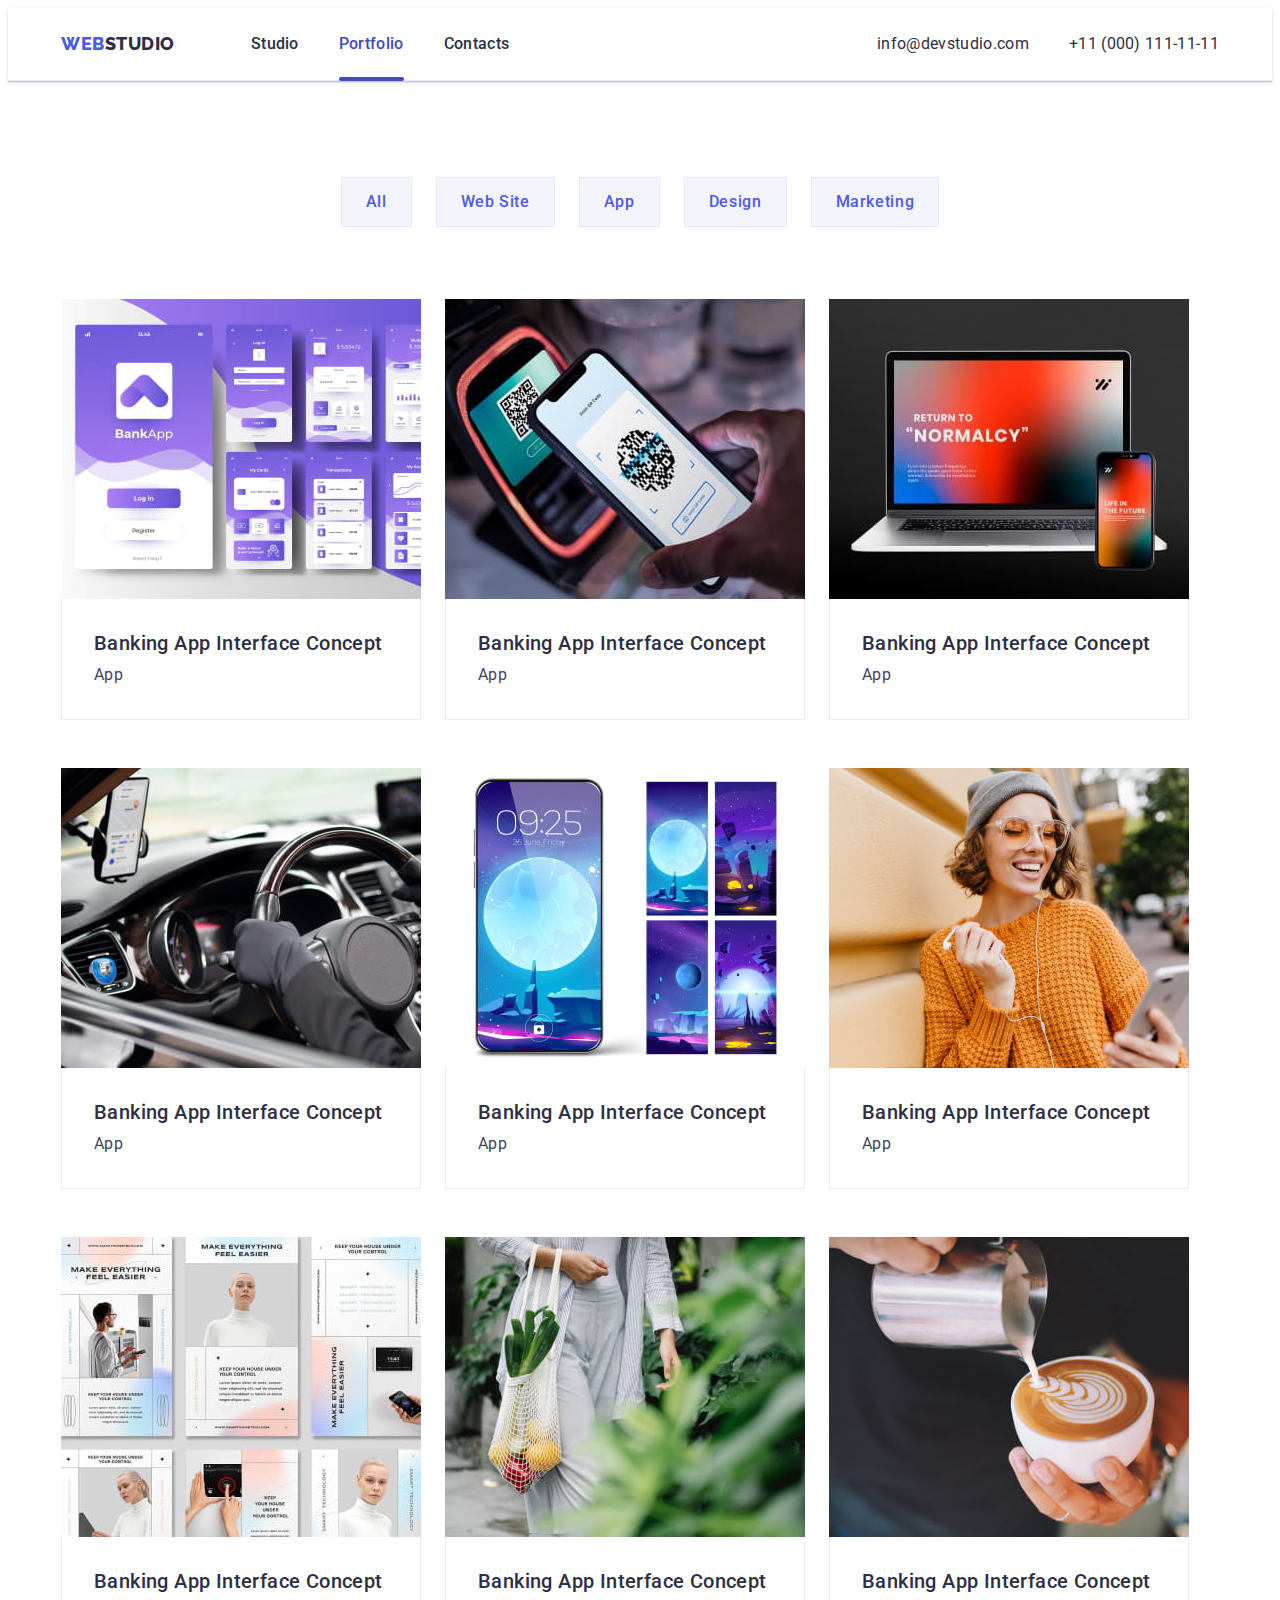
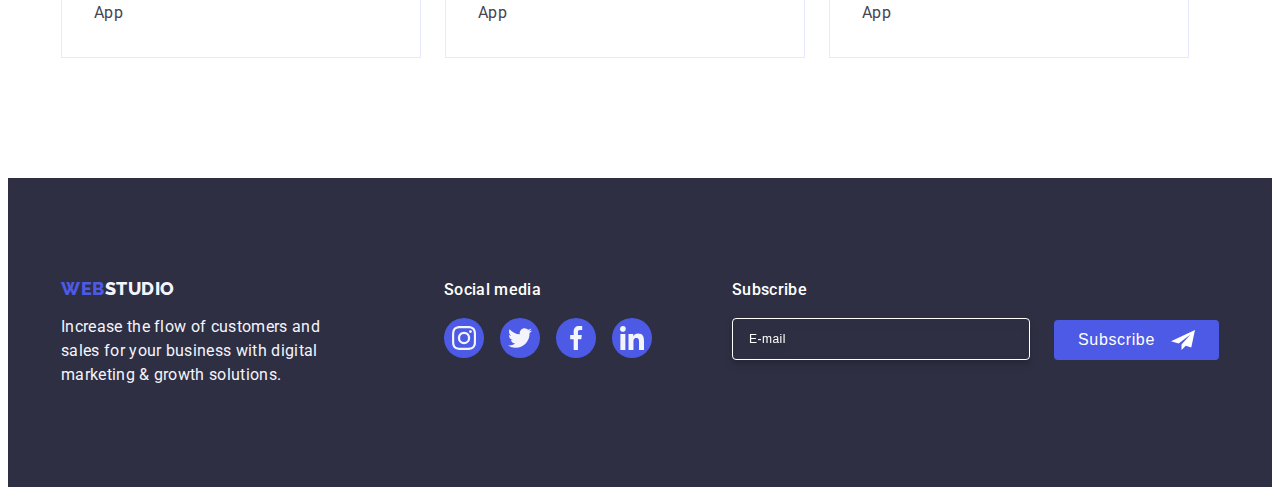
==== portfolio.html @ ad945b7d "upload" ====
<!DOCTYPE html>
<html lang="en">
  <head>
    <meta charset="UTF-8" />
    <meta name="viewport" content="width=device-width, initial-scale=1.0" />
    <title>Portfolio</title>
    <link
      rel="stylesheet"
      href="https://cdnjs.cloudflare.com/ajax/libs/modern-normalize/2.0.0/modern-normalize.min.css"
      integrity="sha512-4xo8blKMVCiXpTaLzQSLSw3KFOVPWhm/TRtuPVc4WG6kUgjH6J03IBuG7JZPkcWMxJ5huwaBpOpnwYElP/m6wg=="
      crossorigin="anonymous"
      referrerpolicy="no-referrer"
    />
    <link rel="stylesheet" href="./css/style.css" />
    <link rel="preconnect" href="https://fonts.googleapis.com" />
    <link rel="preconnect" href="https://fonts.gstatic.com" crossorigin />
    <link
      href="https://fonts.googleapis.com/css2?family=Raleway:wght@800&family=Roboto:wght@400;500;700&display=swap"
      rel="stylesheet"
    />
    <link rel="stylesheet" href="./index.html" />
  </head>
  <body>
    <header class="header">
      <div class="container header-container">
        <nav class="header-navigation list">
          <a class="logo link" href="./index.html"
            >Web<span class="logo-accent">Studio</span></a
          >
          <ul class="header-menu list">
            <li class="header-list-item">
              <a class="header-link link" href="./index.html">Studio</a>
            </li>
            <li class="header-list-item">
              <a class="header-link link underline" href="./portfolio.html"
                >Portfolio</a
              >
            </li>
            <li class="header-list-item">
              <a class="header-link link" href="">Contacts</a>
            </li>
          </ul>
        </nav>
        <address class="header-address">
          <ul class="header-social list">
            <li class="address-list-item">
              <a class="header-link link" href="mailto:info@devstudio.com"
                >info@devstudio.com</a
              >
            </li>
            <li class="address-list-item">
              <a class="header-link link" href="tel:+110001111111"
                >+11 (000) 111-11-11</a
              >
            </li>
          </ul>
        </address>
      </div>
    </header>
    <main>
      <section class="section-portfolio">
        <div class="container cards-container">
          <h1 class="visually-hidden">Cards</h1>
          <ul class="filters-list list">
            <li class="filters-list-item">
              <button class="filter-button" type="button">All</button>
            </li>
            <li class="filters-list-item">
              <button class="filter-button" type="button">Web Site</button>
            </li>
            <li class="filters-list-item">
              <button class="filter-button" type="button">App</button>
            </li>
            <li class="filters-list-item">
              <button class="filter-button" type="button">Design</button>
            </li>
            <li class="filters-list-item">
              <button class="filter-button" type="button">Marketing</button>
            </li>
          </ul>
          <ul class="cards-list list">
            <li class="cards-list-item">
              <a class="link card-link" href="">
                <div class="box">
                  <img
                    src="./images/bank-app.jpg"
                    alt="Banking App Interface"
                    width="360"
                    height="300"
                  />
                  <p class="overlay">
                    14 Stylish and User-Friendly App Design Concepts · Task
                    Manager App · Calorie Tracker App · Exotic Fruit Ecommerce
                    App · Cloud Storage App
                  </p>
                </div>
                <div class="cards-text-box">
                  <h2 class="card-title">Banking App Interface Concept</h2>
                  <p class="card-text">App</p>
                </div>
              </a>
            </li>
            <li class="cards-list-item">
              <a class="link card-link" href="">
                <div class="box">
                  <img
                    src="./images/qr-kod.jpg"
                    alt="Banking App Interface"
                    width="360"
                    height="300"
                  />
                  <p class="overlay">
                    14 Stylish and User-Friendly App Design Concepts · Task
                    Manager App · Calorie Tracker App · Exotic Fruit Ecommerce
                    App · Cloud Storage App
                  </p>
                </div>
                <div class="cards-text-box">
                  <h2 class="card-title">Banking App Interface Concept</h2>
                  <p class="card-text">App</p>
                </div>
              </a>
            </li>
            <li class="cards-list-item">
              <a class="link card-link" href="">
                <div class="box">
                  <img
                    src="./images/normalcy.jpg"
                    alt="Banking App Interface"
                    width="360"
                    height="300"
                  />
                  <p class="overlay">
                    14 Stylish and User-Friendly App Design Concepts · Task
                    Manager App · Calorie Tracker App · Exotic Fruit Ecommerce
                    App · Cloud Storage App
                  </p>
                </div>
                <div class="cards-text-box">
                  <h2 class="card-title">Banking App Interface Concept</h2>
                  <p class="card-text">App</p>
                </div>
              </a>
            </li>
            <li class="cards-list-item">
              <a class="link card-link" href="">
                <div class="box">
                  <img
                    src="./images/car-driving.jpg"
                    alt="Banking App Interface"
                    width="360"
                    height="300"
                  />
                  <p class="overlay">
                    14 Stylish and User-Friendly App Design Concepts · Task
                    Manager App · Calorie Tracker App · Exotic Fruit Ecommerce
                    App · Cloud Storage App
                  </p>
                </div>
                <div class="cards-text-box">
                  <h2 class="card-title">Banking App Interface Concept</h2>
                  <p class="card-text">App</p>
                </div>
              </a>
            </li>
            <li class="cards-list-item">
              <a class="link card-link" href="">
                <div class="box">
                  <img
                    src="./images/wallpaper.jpg"
                    alt="Banking App Interface"
                    width="360"
                    height="300"
                  />
                  <p class="overlay">
                    14 Stylish and User-Friendly App Design Concepts · Task
                    Manager App · Calorie Tracker App · Exotic Fruit Ecommerce
                    App · Cloud Storage App
                  </p>
                </div>
                <div class="cards-text-box">
                  <h2 class="card-title">Banking App Interface Concept</h2>
                  <p class="card-text">App</p>
                </div>
              </a>
            </li>
            <li class="cards-list-item">
              <a class="link card-link" href="">
                <div class="box">
                  <img
                    src="./images/music.jpg"
                    alt="Banking App Interface"
                    width="360"
                    height="300"
                  />
                  <p class="overlay">
                    14 Stylish and User-Friendly App Design Concepts · Task
                    Manager App · Calorie Tracker App · Exotic Fruit Ecommerce
                    App · Cloud Storage App
                  </p>
                </div>
                <div class="cards-text-box">
                  <h2 class="card-title">Banking App Interface Concept</h2>
                  <p class="card-text">App</p>
                </div>
              </a>
            </li>
            <li class="cards-list-item">
              <a class="link card-link" href="">
                <div class="box">
                  <img
                    src="./images/card.jpg"
                    alt="Banking App Interface"
                    width="360"
                    height="300"
                  />
                  <p class="overlay">
                    14 Stylish and User-Friendly App Design Concepts · Task
                    Manager App · Calorie Tracker App · Exotic Fruit Ecommerce
                    App · Cloud Storage App
                  </p>
                </div>
                <div class="cards-text-box">
                  <h2 class="card-title">Banking App Interface Concept</h2>
                  <p class="card-text">App</p>
                </div>
              </a>
            </li>
            <li class="cards-list-item">
              <a class="link card-link" href="">
                <div class="box">
                  <img
                    src="./images/products.jpg"
                    alt="Banking App Interface"
                    width="360"
                    height="300"
                  />
                  <p class="overlay">
                    14 Stylish and User-Friendly App Design Concepts · Task
                    Manager App · Calorie Tracker App · Exotic Fruit Ecommerce
                    App · Cloud Storage App
                  </p>
                </div>
                <div class="cards-text-box">
                  <h2 class="card-title">Banking App Interface Concept</h2>
                  <p class="card-text">App</p>
                </div>
              </a>
            </li>
            <li class="cards-list-item">
              <a class="link card-link" href="">
                <div class="box">
                  <img
                    src="./images/coffee.jpg"
                    alt="Banking App Interface"
                    width="360"
                    height="300"
                  />
                  <p class="overlay">
                    14 Stylish and User-Friendly App Design Concepts · Task
                    Manager App · Calorie Tracker App · Exotic Fruit Ecommerce
                    App · Cloud Storage App
                  </p>
                </div>
                <div class="cards-text-box">
                  <h2 class="card-title">Banking App Interface Concept</h2>
                  <p class="card-text">App</p>
                </div>
              </a>
            </li>
          </ul>
        </div>
      </section>
    </main>
    <footer class="footer">
      <div class="container footer-container">
        <div class="footer-text-box">
          <a class="logo footer-logo link" href="./index.html"
            >Web<span class="logo-accent">Studio</span></a
          >
          <p class="footer-text">
            Increase the flow of customers and sales for your business with
            digital marketing & growth solutions.
          </p>
        </div>
        <div class="footer-social-box">
          <p class="social-box-text">Social media</p>
          <ul class="social-list footer-social-list list">
            <li class="social-item">
              <a href="" class="social-link footer-social-link">
                <svg class="social-icon" width="24" height="24">
                  <use href="./images/icons.svg#icon-instagram"></use>
                </svg>
              </a>
            </li>
            <li class="social-item">
              <a href="" class="social-link footer-social-link">
                <svg class="social-icon" width="24" height="24">
                  <use href="./images/icons.svg#icon-twitter"></use>
                </svg>
              </a>
            </li>
            <li class="social-item">
              <a href="" class="social-link footer-social-link">
                <svg class="social-icon" width="24" height="24">
                  <use href="./images/icons.svg#icon-facebook"></use>
                </svg>
              </a>
            </li>
            <li class="social-item">
              <a href="" class="social-link footer-social-link">
                <svg class="social-icon" width="24" height="24">
                  <use href="./images/icons.svg#icon-linkedin"></use>
                </svg>
              </a>
            </li>
          </ul>
        </div>
        <div class="footer-form-container">
          <p class="footer-form-title">Subscribe</p>
          <form class="footer-form">
            <label for="footer-email" class="footer-form-text">
              <input
                type="email"
                class="footer-input"
                name="footer-email"
                id="footer-email"
                placeholder="E-mail"
              />
            </label>
            <button type="submit" class="footer-form-btn">
              Subscribe
              <svg class="footer-form-icon" width="24" height="24">
                <use href="./images/icons.svg#icon-telegram"></use>
              </svg>
            </button>
          </form>
        </div>
      </div>
    </footer>
  </body>
</html>
---- css/style.css ----
/*! Are Common !*/

body {
  font-family: var(--primary-font);
  background-color: var(--primary-white-color);
  color: #434455;
}
:root {
  --primary-font: "Roboto", sans-serif;
  --logo-font: "Raleway", sans-serif;
  --primary-color: #2e2f42;
  --primary-white-color: #ffffff;
  --primary-accent-color: #4d5ae5;
  --primary-address-color: #434455;
  --primary-letter-spacing: 0.02em;
  --iris-color: #404bbf;
  --iris-accent-color: #4d5ae5;
  --cloud: #f4f4fd;
  --lightslate: #8e8f99;
}
p,
h1,
h2,
h3,
h4,
h5,
h6 {
  margin-top: 0px;
  margin-bottom: 0px;
}

ul,
ol {
  margin-top: 0px;
  margin-bottom: 0px;
  padding-left: 0px;
}

button {
  outline: none;
}

a:focus {
  outline: 1px solid var(--iris-accent-color);
}

.container {
  width: 100%;
  max-width: 1158px;
  padding-left: 15px;
  padding-right: 15px;
  margin: 0 auto;
}

img {
  display: block;
}

.visually-hidden {
  position: absolute;
  width: 1px;
  height: 1px;
  margin: -1px;
  border: 0;
  padding: 0;
  white-space: nowrap;
  clip-path: inset(100%);
  clip: rect(0 0 0 0);
  overflow: hidden;
}

.link {
  text-decoration: none;
  color: inherit;
}
.list {
  list-style-type: none;
}

/** Header **/

.header-link {
  padding: 24px 0;
  transition: color 350ms linear;
  position: relative;
  color: var(--primary-color);
  transition: color 250ms cubic-bezier(0.4, 0, 0.2, 1);
  display: inline-block;
}

.underline {
  color: var(--iris-color);
}

.underline::after {
  content: "";
  position: absolute;
  left: 0;
  bottom: -1px;
  width: 100%;
  height: 4px;
  background-color: var(--iris-color);
  transition: visibility 1s, transform 0.3s linear;
  border-radius: 2px;
}

.header {
  border-bottom: 1px solid #e7e9fc;
  box-shadow: 0px 2px 1px rgba(46, 47, 66, 0.08),
    0px 1px 1px rgba(46, 47, 66, 0.16), 0px 1px 6px rgba(46, 47, 66, 0.08);
}

.header-menu {
  align-items: center;
  display: flex;
  gap: 40px;
}

.header-navigation {
  display: flex;
  align-items: center;
}

.header-container {
  display: flex;
  align-items: center;
}

.header-social {
  display: flex;
  gap: 40px;
}

.header-address {
  margin-left: auto;
  font-style: normal;
}

.logo {
  color: var(--iris-accent-color);
  font-size: 18px;
  font-family: var(--logo-font);
  font-weight: 800;
  line-height: 1.17;
  letter-spacing: 0.03em;
  text-transform: uppercase;
  align-items: center;
  margin-right: 76px;
}
.logo-accent {
  color: var(--primary-color);
}
.header-list-item {
  font-size: 16px;
  font-weight: 500;
  line-height: 1.5;
  letter-spacing: var(--primary-letter-spacing);
  color: var(--primary-color);
  transition: color 250ms linear;
}
.address-list-item {
  color: var(--primary-address-color);
  font-size: 16px;
  font-style: normal;
  line-height: 1.5;
  letter-spacing: var(--primary-letter-spacing);
}
.header-list-item > a:hover,
.header-list-item > a:focus,
.header-list-item > a:active {
  color: var(--iris-color);
}

.address-list-item > a:hover,
.address-list-item > a:focus,
.address-list-item > a:active {
  color: var(--iris-color);
}

/** Hero  **/

.section-hero {
  padding: 188px 0;
  background-image: linear-gradient(
      rgba(46, 47, 66, 0.7),
      rgba(46, 47, 66, 0.7)
    ),
    url(../images/hero-background.jpg);
  background-repeat: no-repeat;
  background-position: center center;
  max-width: 1440px;
  margin: 0 auto;
  background-size: cover;
}

.hero-title {
  text-align: center;
  font-size: 56px;
  font-weight: 700;
  line-height: 1.07;
  letter-spacing: var(--primary-letter-spacing);
  color: var(--primary-white-color);
  max-width: 496px;
  margin-left: auto;
  margin-right: auto;
  margin-bottom: 48px;
}
.hero-button {
  background-color: var(--primary-accent-color);
  font-size: 16px;
  font-weight: 500;
  line-height: 1.5;
  letter-spacing: 0.04em;
  color: var(--primary-white-color);
  font-family: "Roboto", sans-serif;
  cursor: pointer;
  margin: 0 auto;
  padding: 16px 32px;
  border-radius: 4px;
  box-shadow: 0px 4px 4px 0px rgba(0, 0, 0, 0.15);
  border: none;
  min-width: 169px;
  height: 56px;
  display: block;
  transition: background-color 250ms cubic-bezier(0.4, 0, 0.2, 1);
}
.hero-button:hover,
.hero-button:focus {
  background-color: var(--iris-color);
}

/** Advantages **/

.section-advantages {
  padding-top: 120px;
  padding-bottom: 120px;
}

.advantages-menu {
  display: flex;
  gap: 24px;
}

.advantages-block {
  border-radius: 4px;
  background: var(--cloud);
  padding: 24px 24px;
  display: flex;
  justify-content: center;
  margin-bottom: 8px;
  align-items: center;
}

.advantages-list-item {
  width: calc((100% - 24px * 2) / 4);
}

.advantages-title {
  font-size: 20px;
  font-weight: 500;
  line-height: 1.2;
  letter-spacing: var(--primary-letter-spacing);
  color: var(--primary-color);
  margin-bottom: 8px;
}
.advantages-text {
  font-size: 16px;
  line-height: 1.5;
  letter-spacing: var(--primary-letter-spacing);
}

/** Activity **/

.section-activity {
  padding-bottom: 120px;
}

.activity-list {
  display: flex;
  gap: 24px;
}

.activity-title {
  text-align: center;
  font-size: 36px;
  font-weight: 700;
  line-height: 1.11;
  letter-spacing: 0.02em;
  text-transform: capitalize;
  color: var(--primary-color);
  margin-bottom: 72px;
}

/** Team **/

.team-text-box {
  padding: 32px 0px;
}

.section-team {
  padding-bottom: 120px;
  padding-top: 120px;
}

.team-list {
  display: flex;
  gap: 24px;
}

.team-title {
  text-align: center;
  font-size: 36px;
  font-weight: 700;
  line-height: 1.11;
  letter-spacing: 0.02em;
  text-transform: capitalize;
  color: #2e2f42;
  margin-bottom: 72px;
}
.section-team {
  background-color: #f4f4fd;
}
.team-list-item {
  background-color: var(--primary-white-color);
  border-radius: 0px 0px 4px 4px;
  box-shadow: 0px 2px 1px 0px rgba(46, 47, 66, 0.08),
    0px 1px 1px 0px rgba(46, 47, 66, 0.16),
    0px 1px 6px 0px rgba(46, 47, 66, 0.08);
  text-align: center;
}
.team-list-title {
  font-size: 20px;
  font-weight: 500;
  line-height: 1.2;
  letter-spacing: var(--primary-letter-spacing);
  color: #2e2f42;
  margin-bottom: 8px;
}

.team-list-text {
  color: var(--primary-address-color);
  font-size: 16px;
  line-height: 1.5;
  letter-spacing: var(--primary-letter-spacing);
  margin-bottom: 8px;
}

/** Social-Icons **/

.social-list {
  display: flex;
  gap: 24px;
  align-items: center;
  justify-content: center;
}

.social-link {
  background-color: var(--iris-accent-color);
  border-radius: 50%;
  width: 40px;
  height: 40px;
  display: flex;
  align-items: center;
  justify-content: center;
  transition: background-color 250ms cubic-bezier(0.4, 0, 0.2, 1);
}

.social-link:hover {
  background-color: var(--iris-color);
}

.social-link:focus {
  background-color: var(--iris-color);
}

.social-icon {
  fill: var(--cloud);
}

/** Company Logo's **/

.section-customers {
  background-color: #fff;
  padding-top: 120px;
  padding-bottom: 120px;
}

.customers-list-item:hover,
.customers-list-item:focus {
  transform: scale(1.1);
  color: var(--iris-color);
}

.customers-list-item {
  transition: transform 200ms linear;
  height: 88px;
  width: 100%;
  outline: none;
}

.customers-logo {
  fill: currentColor;
}

.customers-link {
  width: 100%;
  height: 100%;
  border: 1px solid var(--lightslate);
  border-radius: 4px;
  display: flex;
  justify-content: center;
  align-items: center;
  color: var(--lightslate);
  transition: border-color 250ms cubic-bezier(0.4, 0, 0.2, 1),
    color 250ms cubic-bezier(0.4, 0, 0.2, 1);
}

.customers-link:hover {
  color: var(--iris-color);
  border-color: var(--iris-color);
}

.customers-link:focus {
  border-color: var(--iris-color);
  color: var(--iris-color);
}

.customers-title {
  text-align: center;
  font-size: 36px;
  font-weight: 700;
  line-height: 1.11;
  letter-spacing: 0.02em;
  text-transform: capitalize;
  color: #2e2f42;
  margin-bottom: 72px;
}

.customers-list {
  display: flex;
  gap: 24px;
}

/** Footer **/

.footer-logo {
  margin-right: 0px;
  display: inline-block;
  margin-bottom: 16px;
}

.footer {
  padding-top: 100px;
  padding-bottom: 100px;
}

.footer {
  background-color: var(--primary-color);
}

.footer-text {
  font-size: 16px;
  line-height: 1.5;
  letter-spacing: 0.02em;
  color: #f4f4fd;
  max-width: 264px;
}

.footer .logo .logo-accent {
  color: #f4f4fd;
}

.footer-container {
  display: flex;
  align-items: baseline;
}

.social-box-text {
  margin-bottom: 16px;
  font-size: 16px;
  font-style: normal;
  font-weight: 500;
  line-height: 1.5em;
  letter-spacing: 0.02em;
  color: var(--primary-white-color);
}

.footer-text-box {
  margin-right: 120px;
}

.social-list.footer-social-list {
  gap: 16px;
}

.social-link.footer-social-link:hover,
.social-link.footer-social-link:focus {
  background-color: #31d0aa;
}

/*! Page Portfolio !*/

.header-portfolio {
  box-shadow: 0px 1px 6px 0px rgba(46, 47, 66, 0.08),
    0px 1px 1px 0px rgba(46, 47, 66, 0.16),
    0px 2px 1px 0px rgba(46, 47, 66, 0.08);
}

/** Filters **/

.filter-button:active,
.filter-button:hover,
.filter-button:focus {
  background: var(--iris-color);
  color: var(--primary-white-color);
  border-radius: 4px;
  box-shadow: 0px 2px 2px 0px rgba(0, 0, 0, 0.12),
    0px 2px 1px 0px rgba(0, 0, 0, 0.08), 0px 3px 1px 0px rgba(0, 0, 0, 0.1);
  border: 1px solid transparent;
}
.filter-button {
  font-family: "Roboto", sans-serif;
  outline: none;
  font-size: 16px;
  font-weight: 500;
  line-height: 1.5;
  letter-spacing: 0.04em;
  color: var(--iris-accent-color);
  cursor: pointer;
  padding: 12px 24px;
  background-color: #f4f4fd;
  border: 1px solid #e7e9fc;
  transition: color 250ms cubic-bezier(0.4, 0, 0.2, 1),
    background-color 250ms cubic-bezier(0.4, 0, 0.2, 1),
    border-color 250ms cubic-bezier(0.4, 0, 0.2, 1),
    box-shadow 250ms cubic-bezier(0.4, 0, 0.2, 1);
}

.card-link:hover,
.card-link:focus,
.card-link:active {
  box-shadow: 0px 1px 6px rgba(46, 47, 66, 0.08),
    0px 1px 1px rgba(46, 47, 66, 0.16), 0px 2px 1px rgba(46, 47, 66, 0.08);
}

.filters-list {
  display: flex;
  justify-content: center;
  gap: 24px;
  margin-bottom: 72px;
}

/** Cards **/

.card-link {
  transition: box-shadow 250ms cubic-bezier(0.4, 0, 0.2, 1);
}

.card-link:hover .card-text {
  transform: translateY(0%);
}

.cards-container {
  flex-direction: column;
  display: flex;
  align-items: center;
}

.section-portfolio {
  padding-top: 96px;
  padding-bottom: 120px;
}

.card-title {
  font-size: 20px;
  font-weight: 500;
  line-height: 1.2;
  letter-spacing: var(--primary-letter-spacing);
  color: #2e2f42;
  padding-left: 16px;
  margin-bottom: 8px;
}

.cards-text-box {
  padding: 32px 16px;
  border: 1px solid #e7e9fc;
  border-top: none;
}

.card-text {
  font-size: 16px;
  line-height: 1.5;
  letter-spacing: var(--primary-letter-spacing);
  padding-left: 16px;
}

.cards-list {
  display: flex;
  flex-wrap: wrap;
  column-gap: 24px;
  row-gap: 48px;
}

.cards-list-item {
  display: flex;
  align-items: flex-start;
}
.box {
  position: relative;
  margin: 0 auto;
  background-color: #bdbdbd;
  overflow: hidden;
}

.overlay {
  position: absolute;
  top: 0;
  left: 0;
  width: 100%;
  height: 100%;
  background-color: var(--iris-accent-color);
  padding: 40px 32px;
  padding-top: 40px;
  transform: translateY(100%);
  transition: transform 250ms cubic-bezier(0.4, 0, 0.2, 1);
  line-height: 1.5;
  letter-spacing: 0.02em;
  color: var(--cloud);
}

.cards-list-item:hover .overlay {
  transform: translateY(0);
}

.card-link:focus .overlay {
  transform: translateY(0);
  border: none;
}

.card-list-item:focus {
  border: none;
}

.cards-list-item:active .overlay {
  transform: translateY(0);
}

.cards-list-item {
  transition: box-shadow 300ms linear;
}
/*! Modal !*/

.backdrop.is-hidden .modal {
  transform: scale(0);
}

.backdrop {
  width: 100%;
  height: 100%;
  position: fixed;
  top: 0;
  background-color: rgba(46, 47, 66, 0.4);
  transition: opacity 250ms cubic-bezier(0.4, 0, 0.2, 1),
    visibility 250ms cubic-bezier(0.4, 0, 0.2, 1);
}

.modal-icon {
  transition: fill 250ms cubic-bezier(0.4, 0, 0.2, 1);
}

.modal {
  width: 408px;
  min-height: 584px;
  background-color: #fcfcfc;
  box-shadow: 0px 2px 1px 0px rgba(0, 0, 0, 0.2),
    0px 1px 3px 0px rgba(0, 0, 0, 0.12), 0px 1px 1px 0px rgba(0, 0, 0, 0.14);
  border-radius: 4px;
  top: 50%;
  left: 50%;
  position: absolute;
  transform: translate(-50%, -50%) scale(1);
  transition: transform 250ms cubic-bezier(0.4, 0, 0.2, 1);
  padding: 72px 24px 24px 24px;
}

.modal-close-btn {
  border: 1px solid rgba(0, 0, 0, 0.1);
  background-color: #e7e9fc;
  border-radius: 50%;
  width: 24px;
  height: 24px;
  position: absolute;
  top: 24px;
  right: 24px;
  cursor: pointer;
  display: flex;
  justify-content: center;
  align-items: center;
  padding: 0;
  transition: background-color 250ms cubic-bezier(0.4, 0, 0.2, 1),
    border 250ms cubic-bezier(0.4, 0, 0.2, 1);
  outline: none;
}

.is-hidden {
  opacity: 0;
  visibility: hidden;
  pointer-events: none;
}

.modal-close-btn:hover,
.modal-close-btn:focus {
  background-color: var(--iris-color);
  border: none;
  fill: #ffffff;
}

.modal-title {
  color: var(--primary-color);
  text-align: center;
  font-size: 16px;
  font-style: normal;
  font-weight: 500;
  line-height: 1.5;
  letter-spacing: var(--primary-letter-spacing);
  margin-bottom: 16px;
}

.modal-input {
  border-radius: 4px;
  border: 1px solid var(--navyblue-modal, rgba(46, 47, 66, 0.4));
  width: 100%;
  height: 40px;
  padding-left: 38px;
  background-color: transparent;
  outline: transparent;
  font-size: 12px;
  color: var(--primary-color);
  transition: border-color 250ms cubic-bezier(0.4, 0, 0.2, 1);
}

.modal-input:focus {
  border-color: var(--primary-accent-color);
}

.modal-input:focus + .modal-input-icon {
  fill: var(--iris-accent-color);
}

.modal-form-btn {
  border-radius: 4px;
  background: var(--iris, #4d5ae5);
  box-shadow: 0px 4px 4px 0px rgba(0, 0, 0, 0.15);
  padding: 16px 32px;
  min-width: 169px;
  border: none;
  color: var(--primary-white-color);
  font-size: 16px;
  font-style: normal;
  font-weight: 500;
  line-height: 1.5;
  letter-spacing: 0.04em;
  text-align: center;
  cursor: pointer;
  transition: background-color 250ms cubic-bezier(0.4, 0, 0.2, 1);
  margin: 0 auto;
  outline: none;
}

.modal-form-btn:focus,
.modal-form-btn:hover {
  background-color: var(--iris-color);
}

.modal-form-text {
  color: var(--lightslate);
  font-size: 12px;
  font-style: normal;
  font-weight: 400;
  line-height: 1.17;
  letter-spacing: 0.04em;
  margin-bottom: 4px;
  display: block;
}

.modal-field {
  margin-bottom: 8px;
}

.modal-form {
  padding: 16px 0px;
  display: flex;
  flex-direction: column;
}

.modal-textarea {
  border-radius: 4px;
  border: 1px solid var(--navyblue-modal, rgba(46, 47, 66, 0.4));
  width: 100%;
  height: 120px;
  padding: 8px 16px;
  background-color: transparent;
  outline: transparent;
  resize: none;
  font-size: 12px;
  transition: border-color 250ms cubic-bezier(0.4, 0, 0.2, 1);
  line-height: 1.17;
  color: rgba(46, 47, 66, 0.4);
  letter-spacing: 0.04em;
}

.modal-textarea::placeholder {
  font-size: 12px;
  font-style: normal;
  font-weight: 400;
  line-height: 1.16;
  letter-spacing: 0.04em;
  color: rgba(46, 47, 66, 0.4);
}

.modal-textarea:focus {
  border-color: var(--primary-accent-color);
}

.modal-input-icon {
  position: absolute;
  left: 16px;
  top: 50%;
  transform: translateY(-50%);
  transition: fill 250ms cubic-bezier(0.4, 0, 0.2, 1);
}

.input-wrap {
  position: relative;
}

.check-text {
  color: var(--lightslate);
  font-size: 12px;
  font-style: normal;
  font-weight: 400;
  line-height: 1.17;
  letter-spacing: 0.04em;
}

.check-text-accent {
  color: var(--iris-accent-color);
  text-decoration: underline;
  transition: color 250ms cubic-bezier(0.4, 0, 0.2, 1);
}

.check-text-accent:hover {
  color: var(--iris-color);
}

.modal-checkbox {
  width: 16px;
  height: 16px;
  border: 1px solid var(--navyblue-modal, rgba(46, 47, 66, 0.4));
  border-radius: 2px;
}

.check-field {
  margin-bottom: 24px;
  display: flex;
  align-items: flex-end;
  gap: 8px;
}

.textarea-field {
  margin-bottom: 16px;
}

.modal-checkbox:focus + .check-text span {
  border: 1px solid var(--iris-accent-color);
}

.modal-checkbox:checked + .check-text span {
  background-color: var(--iris-color);
  border: none;
  fill: #f4f4fd;
}

.modal-checkbox:checked + .check-text span svg {
  fill: #f4f4fd;
}

.checkbox-icon {
  fill: transparent;
}

.modal-checkbox:checked .modal-checkbox-accent {
  background-color: var(--iris-color);
  fill: #f4f4fd;
}

.modal-checkbox-accent:focus {
  border: 1px solid var(--iris-accent-color);
}

.modal-checkbox-accent {
  width: 16px;
  height: 16px;
  border: 1px solid rgba(46, 47, 66, 0.4);
  border-radius: 2px;
  transition: background-color 250ms cubic-bezier(0.4, 0, 0.2, 1),
    border 250ms cubic-bezier(0.4, 0, 0.2, 1),
    fill 250ms cubic-bezier(0.4, 0, 0.2, 1);
  display: inline-flex;
  align-items: center;
  justify-content: center;
  fill: transparent;
  background-color: transparent;
  margin-right: 8px;
}

.footer-input {
  width: 264px;
  height: 40px;
  background-color: transparent;
  outline: transparent;
  border-radius: 4px;
  border: 1px solid var(--primary-white-color);
  box-shadow: 0px 4px 4px 0px rgba(0, 0, 0, 0.15);
  color: var(--white, #fff);
  font-size: 12px;
  font-style: normal;
  font-weight: 400;
  line-height: 1.5;
  letter-spacing: 0.04em;
  padding: 0 16px;
  filter: drop-shadow(0px 4px 4px rgba(0, 0, 0, 0.15));
}

.footer-input::placeholder {
  color: var(--white, #fff);
}

.footer-form-title {
  color: var(--primary-white-color);
  font-size: 16px;
  font-style: normal;
  font-weight: 500;
  line-height: 1.5;
  margin-bottom: 16px;
  letter-spacing: var(--primary-letter-spacing);
}

.footer-form-btn {
  display: inline-flex;
  padding: 8px 24px;
  justify-content: center;
  align-items: center;
  min-width: 165px;
  height: 40px;
  border-radius: 4px;
  background: var(--iris-accent-color);
  color: var(--primary-white-color);
  font-size: 16px;
  font-style: normal;
  font-weight: 500;
  line-height: 1.5;
  letter-spacing: 0.04em;
  border: none;
  cursor: pointer;
  transition: background-color 250ms cubic-bezier(0.4, 0, 0.2, 1);
}

.footer-form-btn:hover,
.footer-form-btn:focus {
  background-color: var(--iris-color);
}

.footer-form-icon {
  fill: var(--primary-white-color);
  margin-left: 16px;
}

.footer-field {
  display: flex;
  flex-direction: column;
}

.footer-form {
  display: flex;
  flex-direction: row;
  align-items: flex-end;
  gap: 24px;
}

.footer-social-box {
  margin-right: 80px;
}
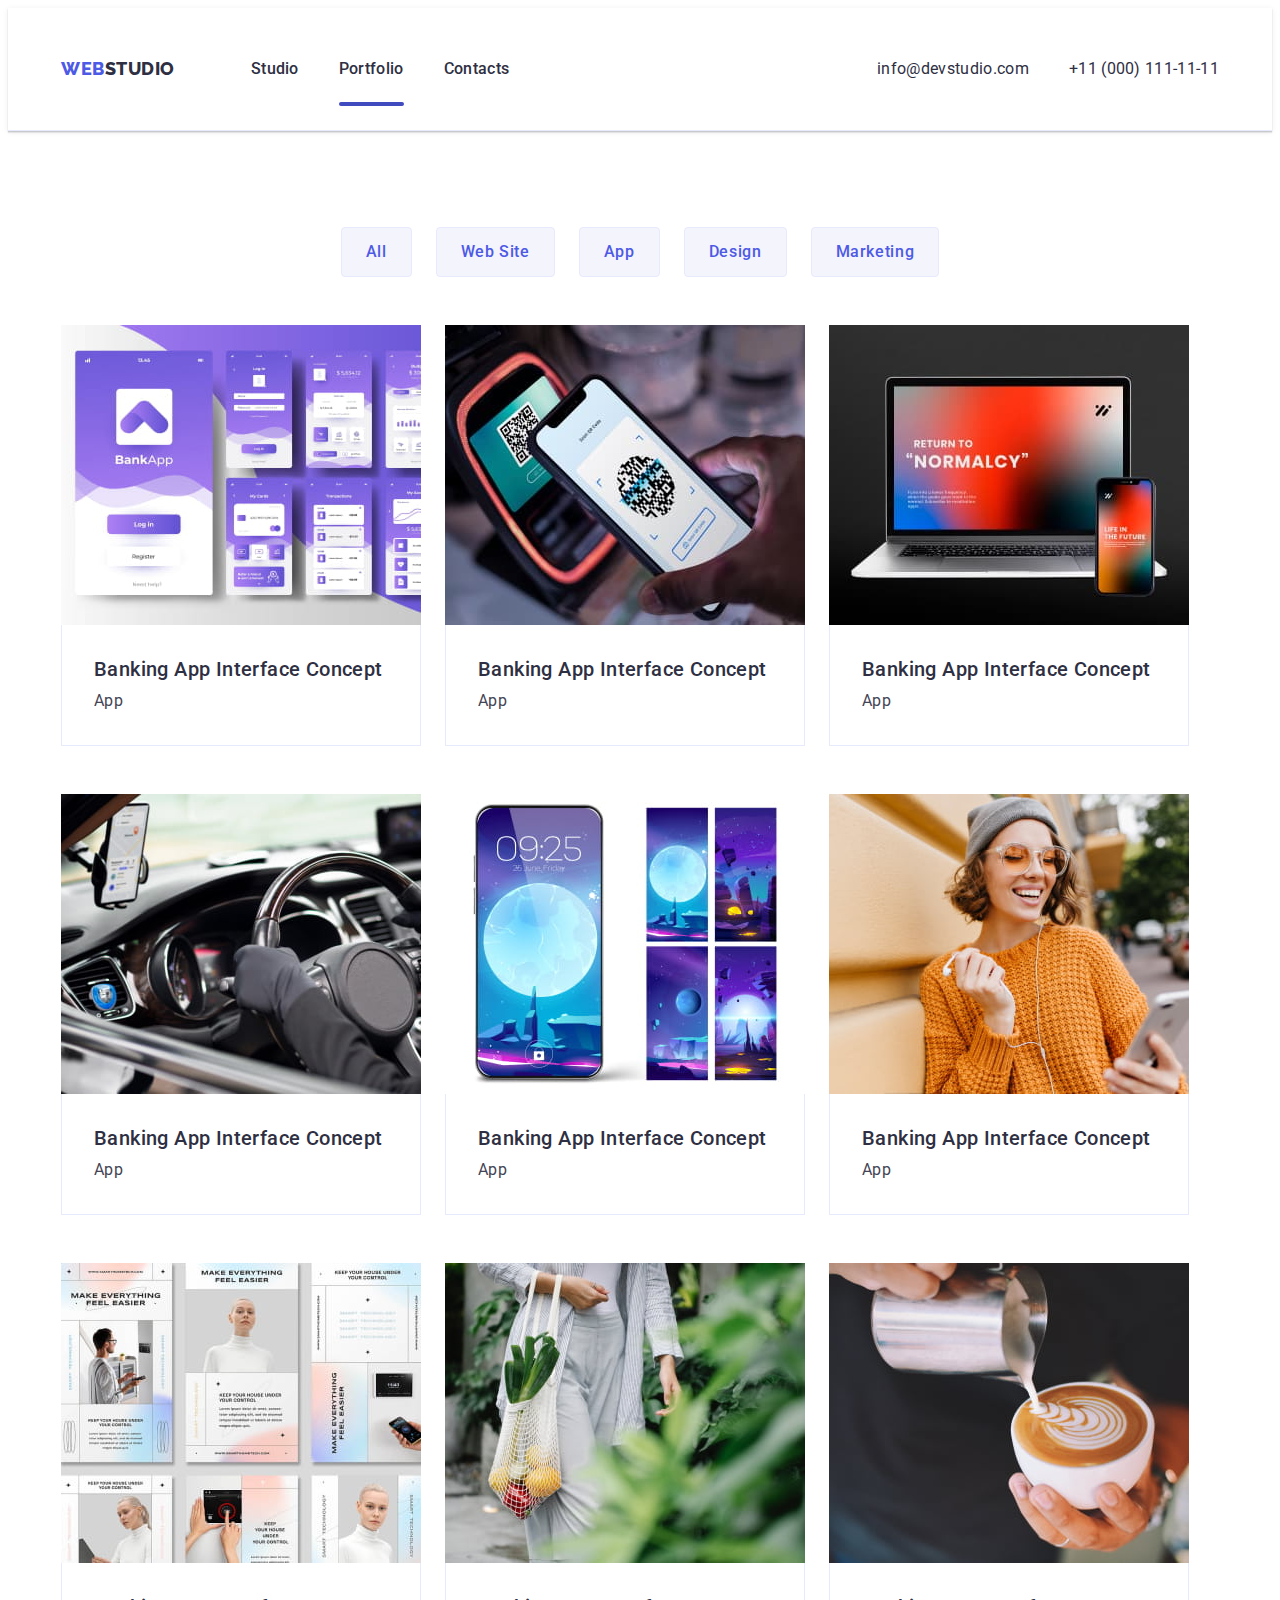
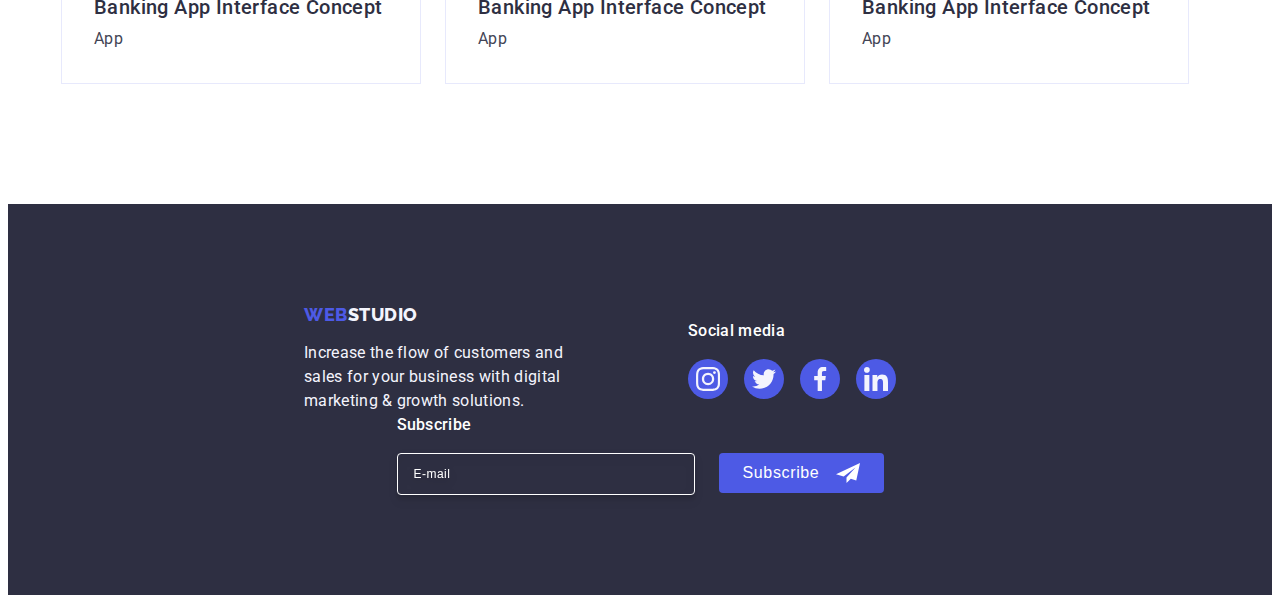
==== commit 6b825929: "upload 1" ====
--- a/portfolio.html
+++ b/portfolio.html
@@ -274,67 +274,71 @@
     </main>
     <footer class="footer">
       <div class="container footer-container">
-        <div class="footer-text-box">
-          <a class="logo footer-logo link" href="./index.html"
-            >Web<span class="logo-accent">Studio</span></a
-          >
-          <p class="footer-text">
-            Increase the flow of customers and sales for your business with
-            digital marketing & growth solutions.
-          </p>
-        </div>
-        <div class="footer-social-box">
-          <p class="social-box-text">Social media</p>
-          <ul class="social-list footer-social-list list">
-            <li class="social-item">
-              <a href="" class="social-link footer-social-link">
-                <svg class="social-icon" width="24" height="24">
-                  <use href="./images/icons.svg#icon-instagram"></use>
-                </svg>
-              </a>
-            </li>
-            <li class="social-item">
-              <a href="" class="social-link footer-social-link">
-                <svg class="social-icon" width="24" height="24">
-                  <use href="./images/icons.svg#icon-twitter"></use>
-                </svg>
-              </a>
-            </li>
-            <li class="social-item">
-              <a href="" class="social-link footer-social-link">
-                <svg class="social-icon" width="24" height="24">
-                  <use href="./images/icons.svg#icon-facebook"></use>
-                </svg>
-              </a>
-            </li>
-            <li class="social-item">
-              <a href="" class="social-link footer-social-link">
-                <svg class="social-icon" width="24" height="24">
-                  <use href="./images/icons.svg#icon-linkedin"></use>
-                </svg>
-              </a>
-            </li>
-          </ul>
-        </div>
-        <div class="footer-form-container">
-          <p class="footer-form-title">Subscribe</p>
-          <form class="footer-form">
-            <label for="footer-email" class="footer-form-text">
-              <input
-                type="email"
-                class="footer-input"
-                name="footer-email"
-                id="footer-email"
-                placeholder="E-mail"
-              />
-            </label>
-            <button type="submit" class="footer-form-btn">
-              Subscribe
-              <svg class="footer-form-icon" width="24" height="24">
-                <use href="./images/icons.svg#icon-telegram"></use>
-              </svg>
-            </button>
-          </form>
+        <div class="footer-list">
+          <div class="footer-wrap">
+            <div class="footer-text-box">
+              <a class="logo footer-logo link" href="./index.html"
+                >Web<span class="logo-accent">Studio</span></a
+              >
+              <p class="footer-text">
+                Increase the flow of customers and sales for your business with
+                digital marketing & growth solutions.
+              </p>
+            </div>
+            <div class="footer-social-box">
+              <p class="social-box-text">Social media</p>
+              <ul class="social-list footer-social-list list">
+                <li class="social-item">
+                  <a href="" class="social-link footer-social-link">
+                    <svg class="social-icon" width="24" height="24">
+                      <use href="./images/icons.svg#icon-instagram"></use>
+                    </svg>
+                  </a>
+                </li>
+                <li class="social-item">
+                  <a href="" class="social-link footer-social-link">
+                    <svg class="social-icon" width="24" height="24">
+                      <use href="./images/icons.svg#icon-twitter"></use>
+                    </svg>
+                  </a>
+                </li>
+                <li class="social-item">
+                  <a href="" class="social-link footer-social-link">
+                    <svg class="social-icon" width="24" height="24">
+                      <use href="./images/icons.svg#icon-facebook"></use>
+                    </svg>
+                  </a>
+                </li>
+                <li class="social-item">
+                  <a href="" class="social-link footer-social-link">
+                    <svg class="social-icon" width="24" height="24">
+                      <use href="./images/icons.svg#icon-linkedin"></use>
+                    </svg>
+                  </a>
+                </li>
+              </ul>
+            </div>
+            <div class="footer-form-container">
+              <p class="footer-form-title">Subscribe</p>
+              <form class="footer-form">
+                <label for="footer-email" class="footer-form-text">
+                  <input
+                    type="email"
+                    class="footer-input"
+                    name="footer-email"
+                    id="footer-email"
+                    placeholder="E-mail"
+                  />
+                </label>
+                <button type="submit" class="footer-form-btn">
+                  Subscribe
+                  <svg class="footer-form-icon" width="24" height="24">
+                    <use href="./images/icons.svg#icon-telegram"></use>
+                  </svg>
+                </button>
+              </form>
+            </div>
+          </div>
         </div>
       </div>
     </footer>
--- a/css/style.css
+++ b/css/style.css
@@ -36,8 +36,8 @@
   padding-left: 0px;
 }
 
-button {
-  outline: none;
+button:focus {
+  outline: 1px solid var(--cloud);
 }
 
 a:focus {
@@ -79,13 +79,12 @@
 
 /** Header **/
 
-.header-link {
-  padding: 24px 0;
-  transition: color 350ms linear;
-  position: relative;
-  color: var(--primary-color);
-  transition: color 250ms cubic-bezier(0.4, 0, 0.2, 1);
-  display: inline-block;
+.header-menu {
+  display: none;
+}
+
+.header-social {
+  display: none;
 }
 
 .underline {
@@ -110,30 +109,16 @@
     0px 1px 1px rgba(46, 47, 66, 0.16), 0px 1px 6px rgba(46, 47, 66, 0.08);
 }
 
-.header-menu {
-  align-items: center;
-  display: flex;
-  gap: 40px;
-}
-
-.header-navigation {
-  display: flex;
-  align-items: center;
+.burger-btn {
+  border: none;
+  background: transparent;
 }
 
 .header-container {
   display: flex;
-  align-items: center;
-}
-
-.header-social {
-  display: flex;
-  gap: 40px;
-}
-
-.header-address {
-  margin-left: auto;
-  font-style: normal;
+  flex-wrap: wrap;
+  justify-content: space-between;
+  padding: 25px 16px;
 }
 
 .logo {
@@ -150,42 +135,17 @@
 .logo-accent {
   color: var(--primary-color);
 }
-.header-list-item {
-  font-size: 16px;
-  font-weight: 500;
-  line-height: 1.5;
-  letter-spacing: var(--primary-letter-spacing);
-  color: var(--primary-color);
-  transition: color 250ms linear;
-}
-.address-list-item {
-  color: var(--primary-address-color);
-  font-size: 16px;
-  font-style: normal;
-  line-height: 1.5;
-  letter-spacing: var(--primary-letter-spacing);
-}
-.header-list-item > a:hover,
-.header-list-item > a:focus,
-.header-list-item > a:active {
-  color: var(--iris-color);
-}
-
-.address-list-item > a:hover,
-.address-list-item > a:focus,
-.address-list-item > a:active {
-  color: var(--iris-color);
-}
 
 /** Hero  **/
 
 .section-hero {
-  padding: 188px 0;
+  padding: 112px 0;
   background-image: linear-gradient(
       rgba(46, 47, 66, 0.7),
       rgba(46, 47, 66, 0.7)
     ),
-    url(../images/hero-background.jpg);
+    url(../images/bg-phone-1x.jpg);
+  background-color: black;
   background-repeat: no-repeat;
   background-position: center center;
   max-width: 1440px;
@@ -193,17 +153,31 @@
   background-size: cover;
 }
 
+@media (min-device-pixel-ratio: 2),
+  (min-resolution: 192dpi),
+  (min-resolution: 2dppx) {
+  .section-hero {
+    background-image: linear-gradient(
+        rgba(46, 47, 66, 0.7),
+        rgba(46, 47, 66, 0.7)
+      ),
+      url(../images/bg-phone-2x.jpg);
+  }
+}
+
 .hero-title {
   text-align: center;
-  font-size: 56px;
-  font-weight: 700;
-  line-height: 1.07;
-  letter-spacing: var(--primary-letter-spacing);
+  /* font-size: 56px; */
+  line-height: 1.11;
   color: var(--primary-white-color);
   max-width: 496px;
   margin-left: auto;
   margin-right: auto;
-  margin-bottom: 48px;
+  margin-bottom: 72px;
+  font-size: 32px;
+  font-style: normal;
+  font-weight: 700;
+  letter-spacing: 0.02em;
 }
 .hero-button {
   background-color: var(--primary-accent-color);
@@ -232,13 +206,20 @@
 /** Advantages **/
 
 .section-advantages {
-  padding-top: 120px;
-  padding-bottom: 120px;
+  /* padding-top: 120px;
+  padding-bottom: 120px; */
+  padding-top: 96px;
+  padding-bottom: 96px;
 }
 
 .advantages-menu {
-  display: flex;
-  gap: 24px;
+  /* padding-left: 16px;
+  padding-right: 16px; */
+  display: flex;
+  /* gap: 24px; */
+  gap: 72px;
+  flex-wrap: wrap;
+  width: 100%;
 }
 
 .advantages-block {
@@ -249,23 +230,34 @@
   justify-content: center;
   margin-bottom: 8px;
   align-items: center;
+  display: none;
 }
 
 .advantages-list-item {
-  width: calc((100% - 24px * 2) / 4);
+  width: 100%;
+  /* width: calc((100% - 24px * 2) / 4); */
+  display: flex;
+  flex-direction: column;
 }
 
 .advantages-title {
-  font-size: 20px;
-  font-weight: 500;
-  line-height: 1.2;
-  letter-spacing: var(--primary-letter-spacing);
+  /* font-size: 20px; */
+  font-size: 36px;
+  /* font-weight: 500; */
+  font-weight: 700;
+  font-style: normal;
+  line-height: 1.11;
+  letter-spacing: 0.02em;
   color: var(--primary-color);
   margin-bottom: 8px;
+  text-align: center;
+  text-transform: capitalize;
 }
 .advantages-text {
   font-size: 16px;
   line-height: 1.5;
+  font-style: normal;
+  font-weight: 500;
   letter-spacing: var(--primary-letter-spacing);
 }
 
@@ -273,6 +265,7 @@
 
 .section-activity {
   padding-bottom: 120px;
+  display: none;
 }
 
 .activity-list {
@@ -298,13 +291,18 @@
 }
 
 .section-team {
-  padding-bottom: 120px;
-  padding-top: 120px;
+  /* padding-bottom: 120px;
+  padding-top: 120px; */
+  padding-bottom: 96px;
+  padding-top: 96px;
 }
 
 .team-list {
   display: flex;
-  gap: 24px;
+  gap: 72px;
+  flex-wrap: wrap;
+  justify-content: center;
+  align-items: center;
 }
 
 .team-title {
@@ -317,6 +315,7 @@
   color: #2e2f42;
   margin-bottom: 72px;
 }
+
 .section-team {
   background-color: #f4f4fd;
 }
@@ -377,12 +376,14 @@
   fill: var(--cloud);
 }
 
-/** Company Logo's **/
+/** Customers **/
 
 .section-customers {
   background-color: #fff;
-  padding-top: 120px;
-  padding-bottom: 120px;
+  /* padding-top: 120px;
+  padding-bottom: 120px; */
+  padding-top: 96px;
+  padding-bottom: 96px;
 }
 
 .customers-list-item:hover,
@@ -394,7 +395,8 @@
 .customers-list-item {
   transition: transform 200ms linear;
   height: 88px;
-  width: 100%;
+  /* width: 100%; */
+  width: calc((100% - 55px) / 1);
   outline: none;
 }
 
@@ -438,10 +440,27 @@
 
 .customers-list {
   display: flex;
-  gap: 24px;
+  flex-wrap: wrap;
+  gap: 55px;
+  justify-content: center;
 }
 
 /** Footer **/
+
+.footer-wrap {
+  display: flex;
+  flex-wrap: wrap;
+  align-items: center;
+  justify-content: center;
+  gap: 72px;
+}
+
+.footer-list {
+  display: flex;
+  flex-wrap: wrap;
+  justify-content: center;
+  gap: 72px;
+}
 
 .footer-logo {
   margin-right: 0px;
@@ -464,6 +483,7 @@
   letter-spacing: 0.02em;
   color: #f4f4fd;
   max-width: 264px;
+  text-align: start;
 }
 
 .footer .logo .logo-accent {
@@ -482,11 +502,13 @@
   font-weight: 500;
   line-height: 1.5em;
   letter-spacing: 0.02em;
+  text-align: center;
   color: var(--primary-white-color);
 }
 
 .footer-text-box {
-  margin-right: 120px;
+  /* margin-right: 120px; */
+  text-align: center;
 }
 
 .social-list.footer-social-list {
@@ -534,6 +556,7 @@
     background-color 250ms cubic-bezier(0.4, 0, 0.2, 1),
     border-color 250ms cubic-bezier(0.4, 0, 0.2, 1),
     box-shadow 250ms cubic-bezier(0.4, 0, 0.2, 1);
+  border-radius: 4px;
 }
 
 .card-link:hover,
@@ -547,7 +570,8 @@
   display: flex;
   justify-content: center;
   gap: 24px;
-  margin-bottom: 72px;
+  margin-bottom: 48px;
+  flex-wrap: wrap;
 }
 
 /** Cards **/
@@ -915,7 +939,8 @@
 }
 
 .footer-input {
-  width: 264px;
+  /* width: 264px; */
+  width: 100%;
   height: 40px;
   background-color: transparent;
   outline: transparent;
@@ -936,6 +961,14 @@
   color: var(--white, #fff);
 }
 
+.footer-form-text {
+  width: 100%;
+}
+
+.footer-form-container {
+  width: 100%;
+}
+
 .footer-form-title {
   color: var(--primary-white-color);
   font-size: 16px;
@@ -944,12 +977,13 @@
   line-height: 1.5;
   margin-bottom: 16px;
   letter-spacing: var(--primary-letter-spacing);
+  text-align: center;
 }
 
 .footer-form-btn {
   display: inline-flex;
   padding: 8px 24px;
-  justify-content: center;
+  justify-content: space-between;
   align-items: center;
   min-width: 165px;
   height: 40px;
@@ -973,7 +1007,7 @@
 
 .footer-form-icon {
   fill: var(--primary-white-color);
-  margin-left: 16px;
+  /* margin-left: 16px; */
 }
 
 .footer-field {
@@ -983,11 +1017,306 @@
 
 .footer-form {
   display: flex;
-  flex-direction: row;
-  align-items: flex-end;
-  gap: 24px;
+  flex-wrap: wrap;
+  align-items: flex-start;
+  gap: 16px;
+  justify-content: center;
 }
 
 .footer-social-box {
-  margin-right: 80px;
-}
+  /* margin-right: 80px; */
+}
+
+/** MEDIA ---> Section  **/
+
+@media screen and (min-width: 375px) {
+  .container {
+    max-width: 428px;
+  }
+
+  .customers-list-item {
+    width: calc((100% - 24px) / 2);
+  }
+
+  .customers-list {
+    gap: 72px 16px;
+  }
+
+  .hero-title {
+    font-size: 36px;
+  }
+}
+
+@media screen and (min-width: 768px) {
+  .header-menu {
+    align-items: center;
+    display: flex;
+    gap: 40px;
+  }
+
+  .header-link {
+    padding: 24px 0;
+    transition: color 350ms linear;
+    position: relative;
+    color: var(--primary-color);
+    transition: color 250ms cubic-bezier(0.4, 0, 0.2, 1);
+    display: inline-block;
+  }
+
+  .header-navigation {
+    display: flex;
+    align-items: center;
+  }
+
+  .header-container {
+    display: flex;
+    align-items: center;
+  }
+
+  .header-social {
+    display: flex;
+    gap: 40px;
+  }
+
+  .header-address {
+    margin-left: auto;
+    font-style: normal;
+  }
+  .header-list-item {
+    font-size: 16px;
+    font-weight: 500;
+    line-height: 1.5;
+    letter-spacing: var(--primary-letter-spacing);
+    color: var(--primary-color);
+    transition: color 250ms linear;
+  }
+  .address-list-item {
+    color: var(--primary-address-color);
+    font-size: 16px;
+    font-style: normal;
+    line-height: 1.5;
+    letter-spacing: var(--primary-letter-spacing);
+  }
+  .header-list-item > a:hover,
+  .header-list-item > a:focus,
+  .header-list-item > a:active {
+    color: var(--iris-color);
+  }
+
+  .address-list-item > a:hover,
+  .address-list-item > a:focus,
+  .address-list-item > a:active {
+    color: var(--iris-color);
+  }
+  .container {
+    max-width: 736px;
+  }
+  .advantages-menu {
+    gap: 72px 24px;
+  }
+
+  .advantages-title {
+    text-align: start;
+  }
+
+  .advantages-list-item {
+    width: calc((100% - 24px) / 2);
+  }
+
+  .advantages-text {
+    letter-spacing: 0.01em;
+  }
+
+  .team-list {
+    flex-wrap: wrap;
+    gap: 64px 24px;
+  }
+
+  .team-list-item {
+    width: calc((100% - 24px) / 2);
+    width: min-content;
+  }
+
+  .customers-list {
+    gap: 72px 24px;
+  }
+
+  .customers-list-item {
+    width: calc((100% - 24px) / 4);
+  }
+
+  .footer-text-box {
+    text-align: start;
+  }
+
+  .social-box-text {
+    text-align: start;
+  }
+
+  .footer-list {
+    gap: 72px 24px;
+  }
+
+  .footer-container {
+    justify-content: center;
+  }
+
+  .footer-wrap {
+    display: flex;
+    flex-wrap: wrap;
+    gap: 72px 24px;
+    width: auto;
+    max-width: 546px;
+    justify-content: flex-start;
+  }
+
+  .footer-form-title {
+    text-align: start;
+  }
+
+  .footer-input {
+    width: 264px;
+  }
+
+  .footer-form {
+    flex-wrap: nowrap;
+    gap: 24px;
+  }
+
+  .footer-form-text {
+    width: auto;
+  }
+
+  .footer-form-container {
+    width: auto;
+  }
+
+  .hero-title {
+    font-size: 56px;
+    line-height: 1.07;
+    margin-bottom: 36px;
+  }
+
+  .section-hero {
+    background-image: linear-gradient(
+        rgba(46, 47, 66, 0.7),
+        rgba(46, 47, 66, 0.7)
+      ),
+      url(../images/bg-tab-1x.jpg);
+  }
+
+  @media (min-device-pixel-ratio: 2),
+    (min-resolution: 192dpi),
+    (min-resolution: 2dppx) {
+    .section-hero {
+      background-image: linear-gradient(
+          rgba(46, 47, 66, 0.7),
+          rgba(46, 47, 66, 0.7)
+        ),
+        url(../images/bg-tab-2x.jpg);
+    }
+  }
+}
+
+@media screen and (min-width: 1158px) {
+  .container {
+    max-width: 1158px;
+  }
+  .advantages-block {
+    display: flex;
+  }
+
+  .footer-list {
+    gap: 80px;
+  }
+
+  .footer-container {
+    justify-content: center;
+  }
+
+  .footer-text-box {
+    margin-right: 120px;
+  }
+
+  .footer-social-box {
+    margin-right: 80px;
+  }
+
+  .footer-wrap {
+    gap: 0px;
+    width: auto;
+    max-width: max-content;
+    justify-content: inherit;
+  }
+  .advantages-title {
+    font-size: 20px;
+    font-style: normal;
+    font-weight: 500;
+    line-height: 1.2;
+    letter-spacing: var(--primary-letter-spacing);
+  }
+
+  .advantages-text {
+    font-weight: 400;
+  }
+
+  .advantages-list-item {
+    width: calc((100% - 24px * 2) / 4);
+  }
+
+  .advantages-menu {
+    gap: 24px;
+    flex-wrap: nowrap;
+  }
+
+  .section-advantages {
+    padding-top: 120px;
+    padding-bottom: 120px;
+  }
+
+  .customers-list-item {
+    width: calc((100% - 120px) / 6);
+  }
+
+  .customers-list {
+    gap: 24px;
+  }
+
+  .section-customers {
+    padding-top: 120px;
+    padding-bottom: 120px;
+  }
+
+  .section-activity {
+    display: flex;
+  }
+
+  .hero-title {
+    margin-bottom: 48px;
+  }
+
+  .section-hero {
+    background-image: linear-gradient(
+        rgba(46, 47, 66, 0.7),
+        rgba(46, 47, 66, 0.7)
+      ),
+      url(../images/hero-background.jpg);
+    padding: 188px 0px;
+  }
+  @media (min-device-pixel-ratio: 2),
+    (min-resolution: 192dpi),
+    (min-resolution: 2dppx) {
+    .section-hero {
+      background-image: linear-gradient(
+          rgba(46, 47, 66, 0.7),
+          rgba(46, 47, 66, 0.7)
+        ),
+        url(../images/hero-background-2x.jpg);
+    }
+  }
+}
+
+@media (min-device-pixel-ratio: 2),
+  (min-resolution: 192dpi),
+  (min-resolution: 2dppx) {
+}
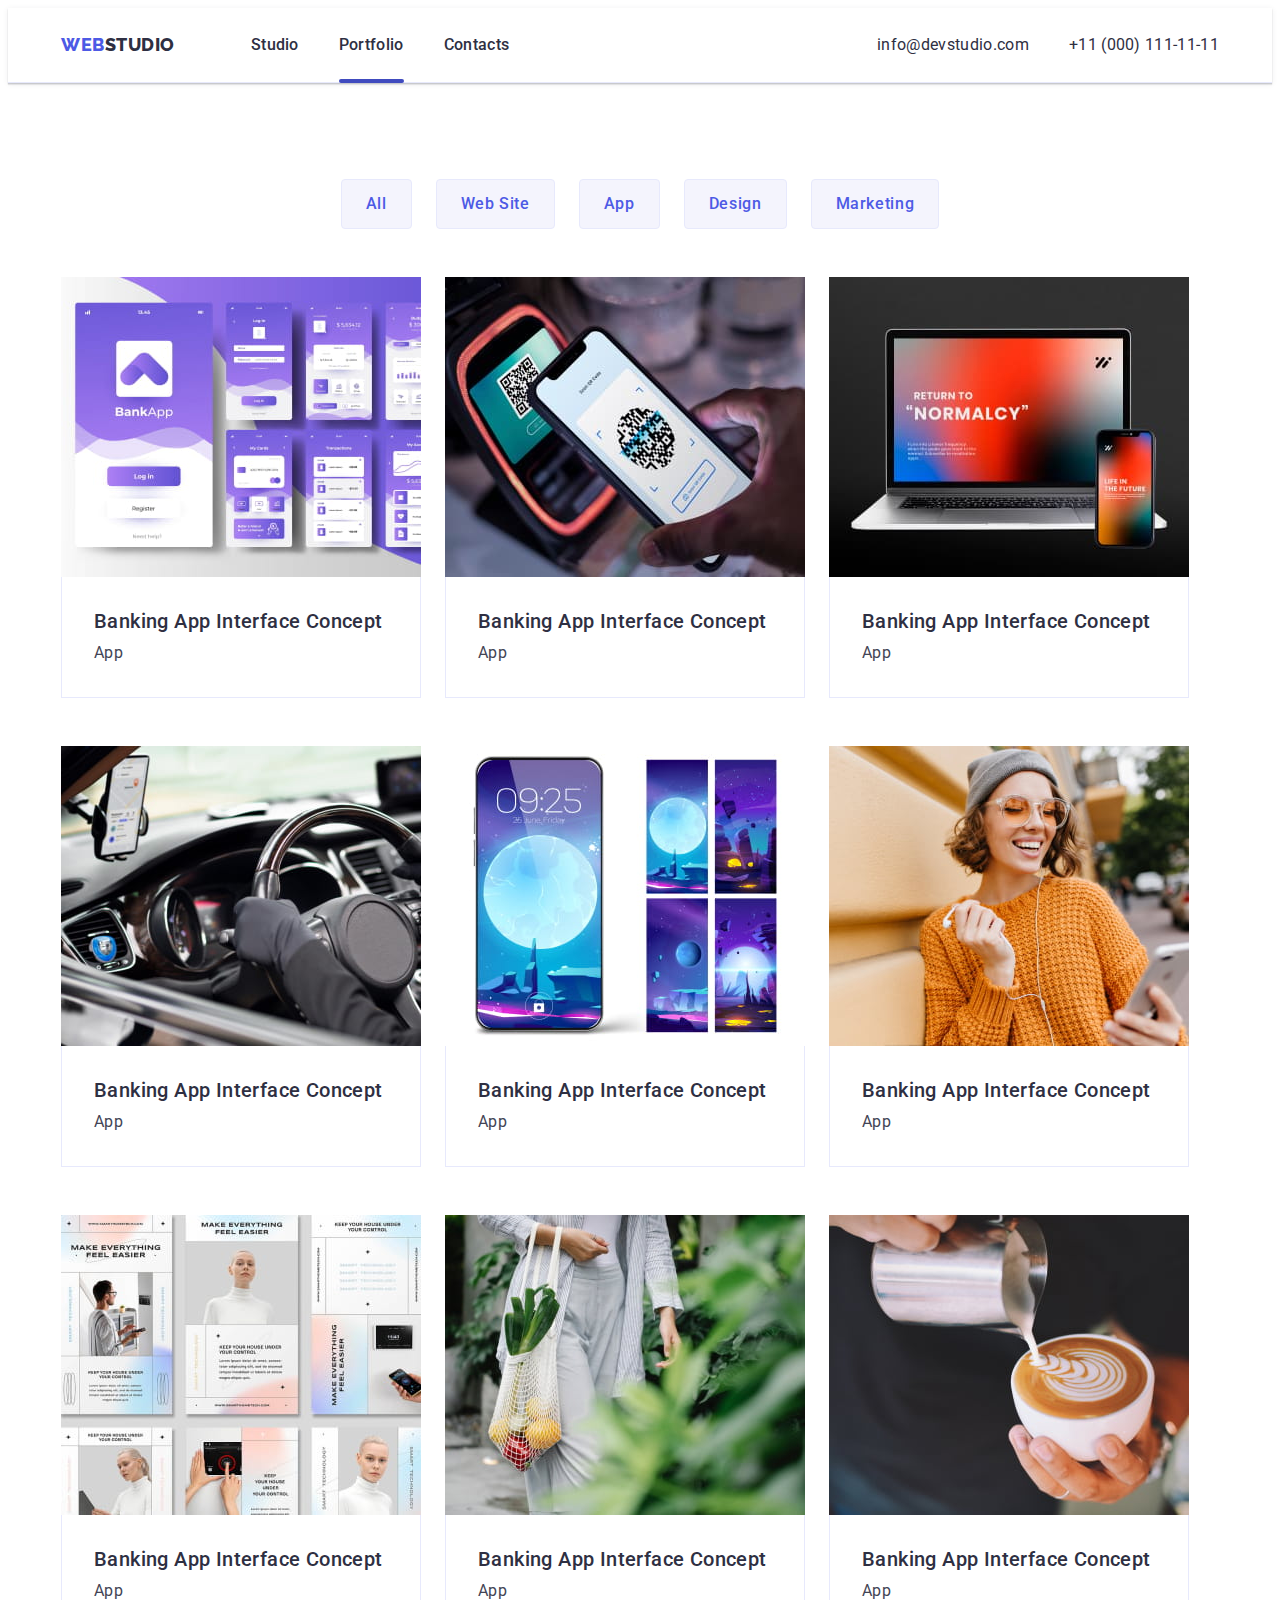
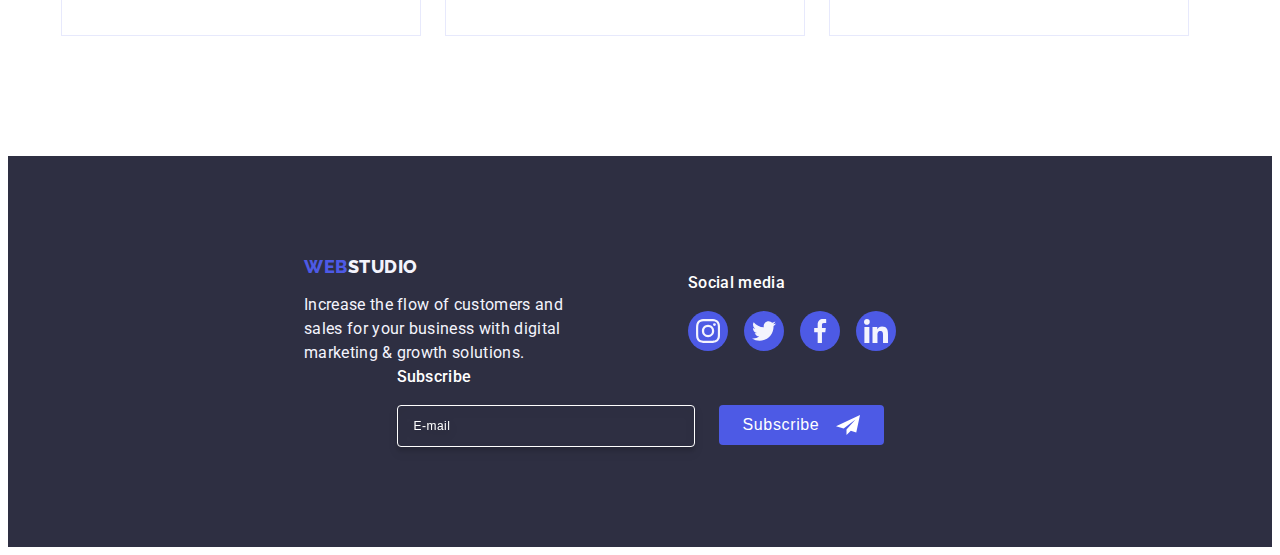
==== commit 694b6203: "update" ====
--- a/portfolio.html
+++ b/portfolio.html
@@ -55,6 +55,81 @@
             </li>
           </ul>
         </address>
+        <button type="button" data-menu-open class="burger-btn">
+          <svg class="burger-icon" width="32" height="22">
+            <use href="./images/icons.svg#icon-hamburger"></use>
+          </svg>
+        </button>
+        <div class="mob-menu is-hidden no-scroll" data-menu>
+          <div class="mob-menu-wrap">
+            <button type="button" class="mob-close-btn" data-menu-close>
+              <svg class="mob-icon" width="8" height="8">
+                <use href="./images/icons.svg#icon-close"></use>
+              </svg>
+            </button>
+            <ul class="mob-burger-menu list">
+              <li class="mob-list-item">
+                <a class="mob-link link" href="./index.html">Studio</a>
+              </li>
+              <li class="mob-list-item">
+                <a class="mob-link link underline" href="./portfolio.html"
+                  >Portfolio</a
+                >
+              </li>
+              <li class="mob-list-item">
+                <a class="mob-link link" href="">Contacts</a>
+              </li>
+            </ul>
+          </div>
+          <div class="mob-info-wrap">
+            <address class="mob-address">
+              <ul class="mob-social list">
+                <li class="address-list-item">
+                  <a
+                    class="mob-address-accent link"
+                    href="mailto:info@devstudio.com"
+                    >+11 (000) 111-11-11</a
+                  >
+                </li>
+                <li class="address-list-item">
+                  <a class="mob-address-link link" href="tel:+110001111111"
+                    >info@devstudio.com</a
+                  >
+                </li>
+              </ul>
+            </address>
+            <ul class="mob-social-list list">
+              <li class="mob-social-item">
+                <a href="" class="mob-social-link">
+                  <svg class="social-icon" width="24" height="24">
+                    <use href="./images/icons.svg#icon-instagram"></use>
+                  </svg>
+                </a>
+              </li>
+              <li class="mob-social-item">
+                <a href="" class="mob-social-link">
+                  <svg class="social-icon" width="24" height="24">
+                    <use href="./images/icons.svg#icon-twitter"></use>
+                  </svg>
+                </a>
+              </li>
+              <li class="mob-social-item">
+                <a href="" class="mob-social-link">
+                  <svg class="social-icon" width="24" height="24">
+                    <use href="./images/icons.svg#icon-facebook"></use>
+                  </svg>
+                </a>
+              </li>
+              <li class="mob-social-item">
+                <a href="" class="mob-social-link">
+                  <svg class="social-icon" width="24" height="24">
+                    <use href="./images/icons.svg#icon-linkedin"></use>
+                  </svg>
+                </a>
+              </li>
+            </ul>
+          </div>
+        </div>
       </div>
     </header>
     <main>
@@ -82,6 +157,15 @@
             <li class="cards-list-item">
               <a class="link card-link" href="">
                 <div class="box">
+                  <picture>
+                    <source
+                      srcset="
+                        ./images/bank-mob-app.jpg 1x,
+                        ./images/bank-mob-app-2x.jpg  2x
+                      "
+                      media="(min-width: 1158px)"
+                    />
+                  </picture>
                   <img
                     src="./images/bank-app.jpg"
                     alt="Banking App Interface"
@@ -342,5 +426,6 @@
         </div>
       </div>
     </footer>
+    <script src="./js/mobile-menu.js"></script>
   </body>
 </html>
--- a/css/style.css
+++ b/css/style.css
@@ -29,19 +29,15 @@
   margin-bottom: 0px;
 }
 
+.no-scroll {
+  overflow: hidden;
+}
+
 ul,
 ol {
   margin-top: 0px;
   margin-bottom: 0px;
   padding-left: 0px;
-}
-
-button:focus {
-  outline: 1px solid var(--cloud);
-}
-
-a:focus {
-  outline: 1px solid var(--iris-accent-color);
 }
 
 .container {
@@ -83,6 +79,127 @@
   display: none;
 }
 
+.mob-menu {
+  background-color: var(--primary-white-color);
+  position: fixed;
+  top: 0;
+  left: 0;
+  width: 100vw;
+  height: 100vh;
+  z-index: 2;
+  padding: 24px 24px 40px 40px;
+  display: flex;
+  flex-direction: column;
+  justify-content: space-between;
+  transition: opacity 250ms cubic-bezier(0.4, 0, 0.2, 1),
+    visibility 250ms cubic-bezier(0.4, 0, 0.2, 1);
+}
+.mob-close-btn {
+  display: block;
+  margin-left: auto;
+  background-color: transparent;
+  border: 1px solid var(--lightslate);
+  border-radius: 50%;
+  width: 24px;
+  height: 24px;
+  cursor: pointer;
+  display: flex;
+  justify-content: center;
+  align-items: center;
+  padding: 0;
+  transition: background-color 250ms cubic-bezier(0.4, 0, 0.2, 1),
+    border 250ms cubic-bezier(0.4, 0, 0.2, 1);
+  outline: none;
+  margin-bottom: 80px;
+}
+
+.mob-close-btn:hover,
+.mob-close-btn:focus {
+  background-color: var(--iris-color);
+  border: none;
+  fill: #ffffff;
+}
+
+.mob-icon {
+  transition: fill 250ms cubic-bezier(0.4, 0, 0.2, 1);
+}
+.mob-burger-menu {
+  display: flex;
+  flex-direction: column;
+  gap: 40px;
+  margin-bottom: 50px;
+}
+.mob-list-item {
+}
+.mob-link {
+  font-size: 36px;
+  font-style: normal;
+  font-weight: 700;
+  line-height: 1.11; /* 111.111% */
+  letter-spacing: var(--primary-letter-spacing);
+  text-transform: capitalize;
+}
+
+.mob-link:hover ,
+.mob-link:focus {
+  color: var(--iris-color);
+}
+
+.mob-social-list {
+  display: flex;
+  gap: 30px;
+}
+
+.mob-address-link {
+  font-size: 20px;
+  font-style: normal;
+  font-weight: 500;
+  line-height: 1.2;
+  letter-spacing: var(--primary-letter-spacing);
+}
+
+.mob-address-accent {
+  font-size: 25px;
+  font-style: normal;
+  font-weight: 700;
+  line-height: 1.11;
+  letter-spacing: var(--primary-letter-spacing);
+  text-transform: capitalize;
+  color: var(--iris-accent-color);
+}
+
+.mob-social {
+  display: flex;
+  flex-direction: column;
+  gap: 40px;
+  margin-bottom: 48px;
+}
+
+.mob-social-item {
+}
+.mob-social-link {
+  background-color: var(--iris-accent-color);
+  border-radius: 50%;
+  width: 40px;
+  height: 40px;
+  display: flex;
+  align-items: center;
+  justify-content: center;
+  transition: background-color 250ms cubic-bezier(0.4, 0, 0.2, 1);
+}
+
+.mob-social-link:hover {
+  background-color: var(--iris-color);
+}
+
+.mob-social-link:focus {
+  background-color: var(--iris-color);
+}
+
+.burger-icon {
+  fill: var(--primary-color);
+}
+
 .header-social {
   display: none;
 }
@@ -95,12 +212,16 @@
   content: "";
   position: absolute;
   left: 0;
-  bottom: -1px;
+  bottom: -26px;
   width: 100%;
   height: 4px;
   background-color: var(--iris-color);
   transition: visibility 1s, transform 0.3s linear;
   border-radius: 2px;
+}
+
+.menu-container.is-open {
+  transform: translateX(0);
 }
 
 .header {
@@ -693,7 +814,9 @@
 }
 
 .modal {
-  width: 408px;
+  /* width: 408px;
+  min-height: 584px; */
+  width: 308px;
   min-height: 584px;
   background-color: #fcfcfc;
   box-shadow: 0px 2px 1px 0px rgba(0, 0, 0, 0.2),
@@ -1045,6 +1168,18 @@
   .hero-title {
     font-size: 36px;
   }
+
+  .mob-address-accent {
+    font-size: 36px;
+  }
+
+  .mob-social-list {
+    gap: 56px;
+  }
+
+  .modal {
+    width: 392px;
+  }
 }
 
 @media screen and (min-width: 768px) {
@@ -1054,8 +1189,21 @@
     gap: 40px;
   }
 
+  .modal {
+    width: 408px;
+  }
+
+  .burger-btn {
+    display: none;
+  }
+
+  .header-container {
+    display: flex;
+    flex-wrap: nowrap;
+  }
+
   .header-link {
-    padding: 24px 0;
+    /* padding: 24px 0; */
     transition: color 350ms linear;
     position: relative;
     color: var(--primary-color);
@@ -1075,7 +1223,8 @@
 
   .header-social {
     display: flex;
-    gap: 40px;
+    flex-wrap: wrap;
+    justify-content: flex-end;
   }
 
   .header-address {
@@ -1189,6 +1338,10 @@
 
   .footer-form-container {
     width: auto;
+  }
+
+  .menu-toggle {
+    display: none;
   }
 
   .hero-title {
@@ -1219,6 +1372,14 @@
 }
 
 @media screen and (min-width: 1158px) {
+  .burger-btn {
+    display: none;
+  }
+
+  .header-social {
+    gap: 40px;
+  }
+
   .container {
     max-width: 1158px;
   }
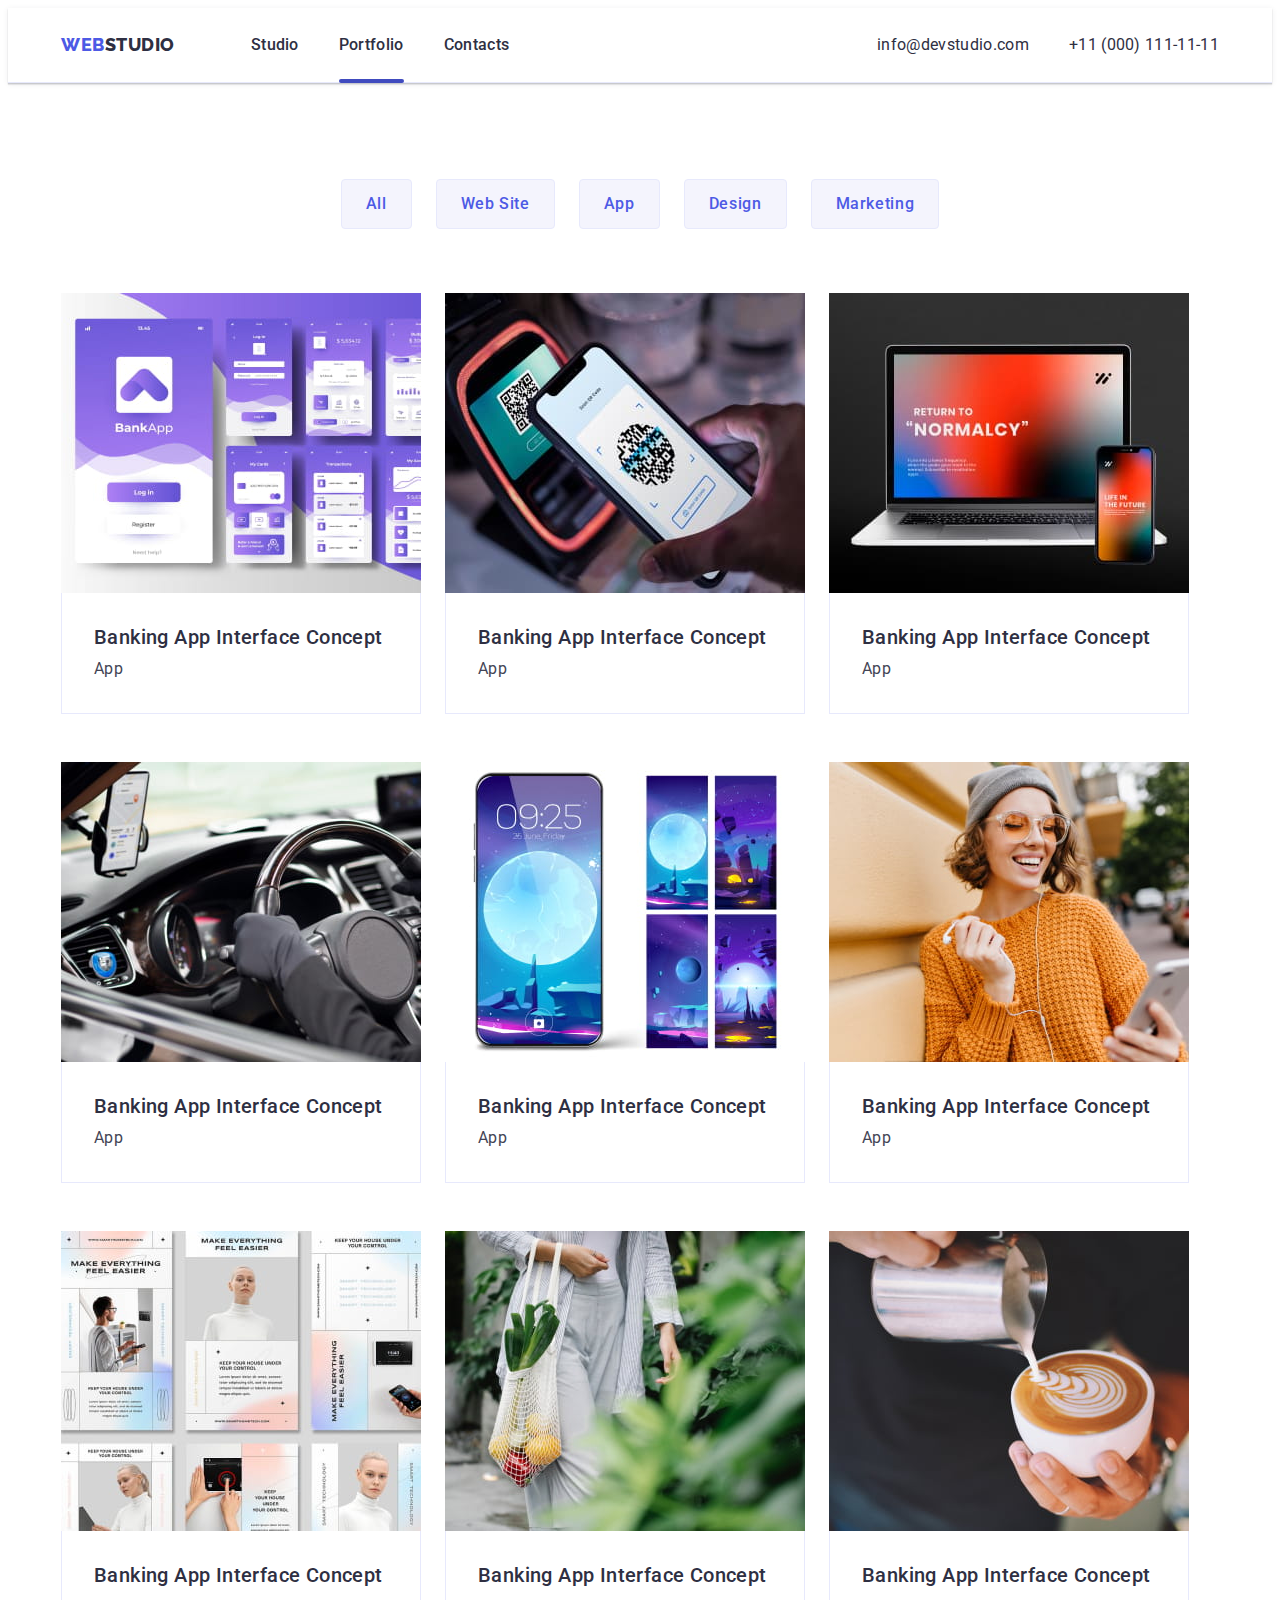
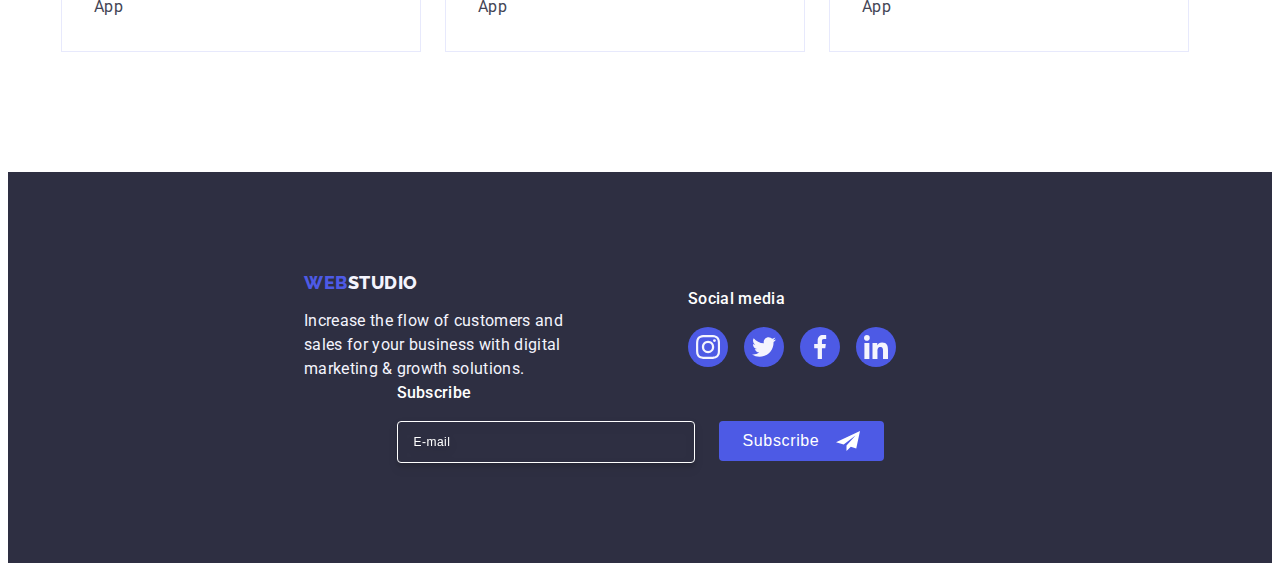
==== commit 7cc9d6a9: "update 4" ====
--- a/portfolio.html
+++ b/portfolio.html
@@ -157,15 +157,6 @@
             <li class="cards-list-item">
               <a class="link card-link" href="">
                 <div class="box">
-                  <picture>
-                    <source
-                      srcset="
-                        ./images/bank-mob-app.jpg 1x,
-                        ./images/bank-mob-app-2x.jpg  2x
-                      "
-                      media="(min-width: 1158px)"
-                    />
-                  </picture>
                   <img
                     src="./images/bank-app.jpg"
                     alt="Banking App Interface"
--- a/css/style.css
+++ b/css/style.css
@@ -140,7 +140,7 @@
   text-transform: capitalize;
 }
 
-.mob-link:hover ,
+.mob-link:hover,
 .mob-link:focus {
   color: var(--iris-color);
 }
@@ -689,10 +689,11 @@
 
 .filters-list {
   display: flex;
-  justify-content: center;
+  /* justify-content: center; */
   gap: 24px;
   margin-bottom: 48px;
   flex-wrap: wrap;
+  justify-content: flex-start;
 }
 
 /** Cards **/
@@ -743,12 +744,14 @@
   display: flex;
   flex-wrap: wrap;
   column-gap: 24px;
+  justify-content: center;
   row-gap: 48px;
 }
 
 .cards-list-item {
   display: flex;
   align-items: flex-start;
+  justify-content: center;
 }
 .box {
   position: relative;
@@ -1189,6 +1192,10 @@
     gap: 40px;
   }
 
+  .underline::after {
+    bottom: -38px;
+  }
+
   .modal {
     width: 408px;
   }
@@ -1369,11 +1376,43 @@
         url(../images/bg-tab-2x.jpg);
     }
   }
+
+  .cards-list {
+    gap: 72px 24px;
+    justify-content: flex-start;
+  }
+
+  .cards-list-item {
+    width: calc((100% - 24px) / 2);
+    display: inline-block;
+  }
+
+  .filters-list {
+    margin-bottom: 64px;
+  }
 }
 
 @media screen and (min-width: 1158px) {
   .burger-btn {
     display: none;
+  }
+
+  .cards-list {
+    gap: 48px 24px;
+    justify-content: flex-start;
+  }
+
+  .cards-list-item {
+    width: auto;
+    display: flex;
+  }
+
+  .filters-list {
+    margin-bottom: 64px;
+  }
+
+  .underline::after {
+    bottom: -26px;
   }
 
   .header-social {
